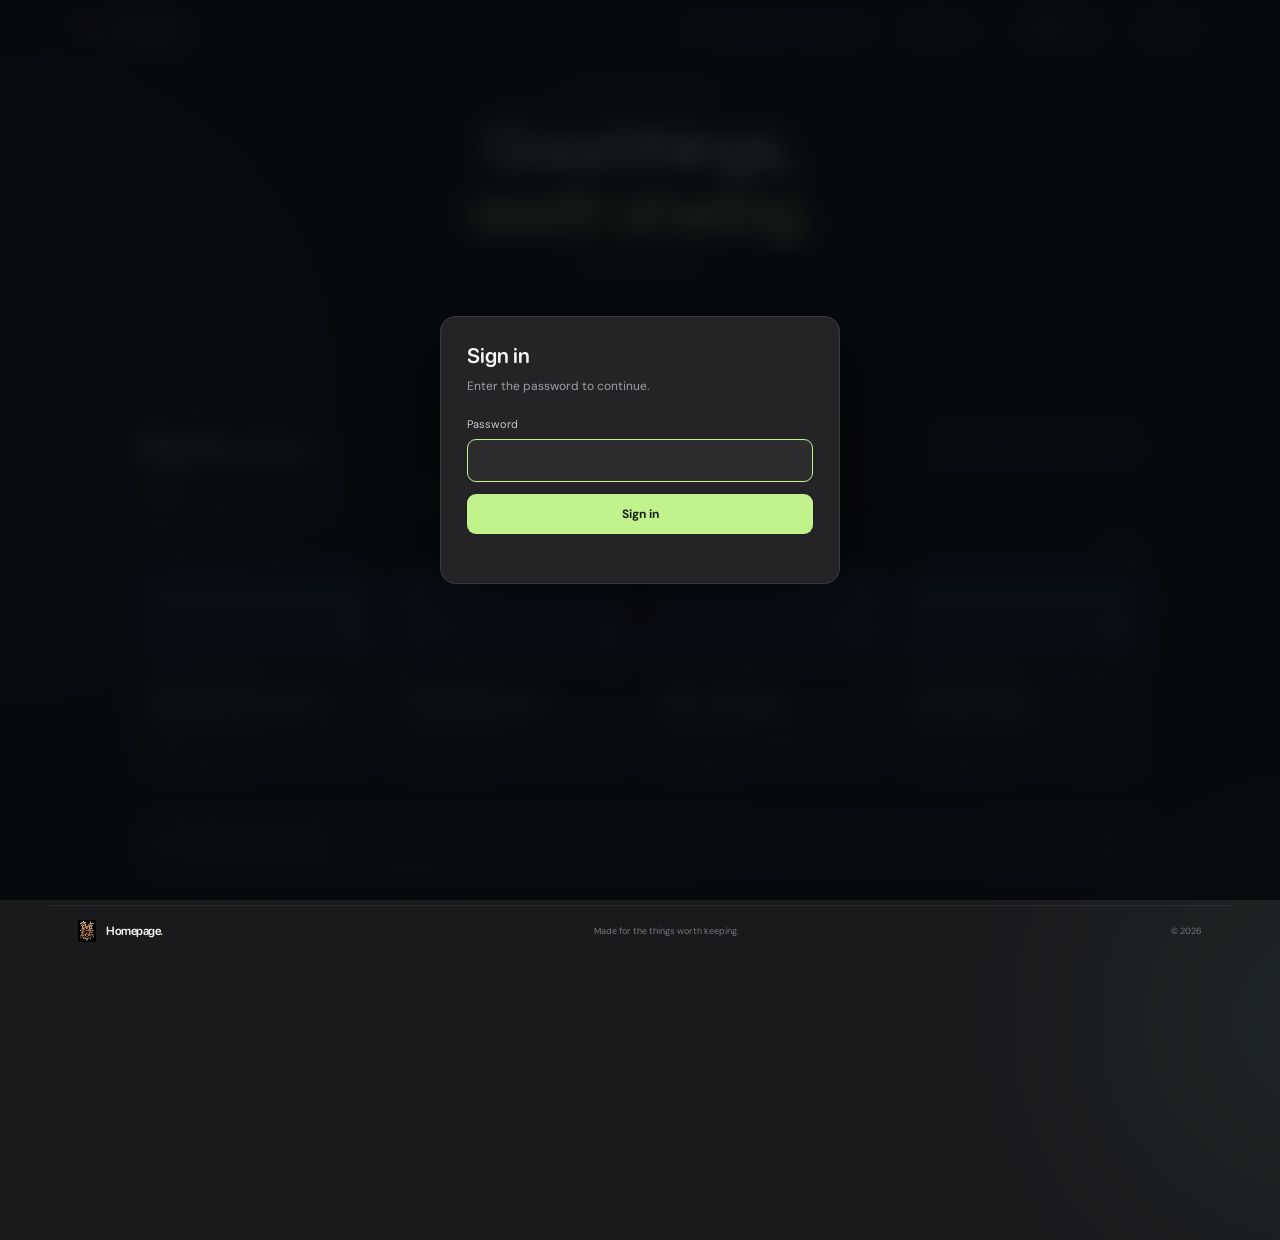
==== index.html @ afbb8dfd "updates to site changed all links to compact mode and added a theme switcher, and also added a tile " ====
<!doctype html>
<html lang="en" data-theme="dark" data-density="compact">
<head>
<meta charset="utf-8"><meta name="viewport" content="width=device-width, initial-scale=1">
<meta name="theme-color" id="theme-color" content="#1a1a1d">
<script>try{var t=localStorage.getItem("theme");if(/^(void|dark|white|blue)$/.test(t))document.documentElement.dataset.theme=t;var d=localStorage.getItem("density");if(d==="compact"||d==="comfy")document.documentElement.dataset.density=d}catch(e){}</script><meta name="description" content="A personal collection of useful places on the web.">
<title>Homepage</title>
<!-- Browser Tab Icon (Favicon) --><link rel="icon" type="image/png" href="favicon.png">
<link rel="preconnect" href="https://fonts.googleapis.com"><link rel="preconnect" href="https://fonts.gstatic.com" crossorigin>
<link href="https://fonts.googleapis.com/css2?family=DM+Sans:wght@400;500;600;700&family=Manrope:wght@400;500;600;700;800&family=Fira+Code:wght@400;500;700&display=swap" rel="stylesheet">
<link rel="stylesheet" href="styles.css">
<style>
  /* Mandatory sign-in panel */
  #auth-overlay {
    position: fixed; inset: 0; background: var(--overlay); z-index: 99999;
    display: flex; justify-content: center; align-items: center;
    padding: 20px; color: var(--ink); backdrop-filter: blur(12px);
  }
  #auth-overlay[hidden] { display: none; }
  .auth-box {
    width: min(400px, 100%); padding: 26px;
    background: var(--panel); border: 1px solid var(--line); border-radius: 16px;
    box-shadow: 0 24px 80px rgba(0, 0, 0, .45);
  }
  .auth-heading { display: flex; justify-content: space-between; align-items: center; }
  .auth-heading h2 { margin: 0; font: 600 21px var(--display); }
  .auth-copy { margin: 9px 0 20px; color: var(--muted); font-size: 12px; line-height: 1.6; }
  .auth-box label { display: block; margin-bottom: 8px; font-size: 11px; color: var(--ink-2); }
  .auth-box input {
    width: 100%; padding: 12px 13px; border: 1px solid var(--line); border-radius: 9px;
    color: var(--ink); background: rgba(var(--fx),.04); font: 13px var(--font); outline: none;
  }
  .auth-box input:focus { border-color: var(--accent); }
  .auth-submit {
    width: 100%; margin-top: 12px; padding: 12px; border: 0; border-radius: 9px;
    color: var(--on-accent); background: var(--accent); font: 700 12px var(--font); cursor: pointer;
  }
  .auth-trigger {
    padding: 9px 14px; border: 1px solid var(--line); border-radius: 999px;
    color: var(--ink); background: transparent; font: 500 12px var(--font); cursor: pointer;
  }
  .auth-trigger:hover { background: var(--glass); }
  #auth-error { color: var(--danger); font-size: 11px; margin: 10px 0 0; min-height: 1.2em; }
  @media (max-width: 740px) { .auth-trigger { padding: 8px 11px; } }
</style>
</head>
<body>

<div id="auth-overlay" hidden>
  <form class="auth-box" id="auth-form" aria-labelledby="auth-title">
    <div class="auth-heading"><h2 id="auth-title">Sign in</h2></div>
    <p class="auth-copy">Enter the password to continue.</p>
    <label for="password-input">Password</label>
    <input type="password" id="password-input" autocomplete="current-password" required>
    <button class="auth-submit" type="submit">Sign in</button>
    <p id="auth-error" role="status" aria-live="polite"></p>
  </form>
</div>

<div class="ambient ambient-one"></div><div class="ambient ambient-two"></div>
<header class="topbar"><a class="brand" href="#" aria-label="Homepage"><span class="brand-mark"><img src="favicon.png" alt=""></span><span>Homepage<span class="brand-dot">.</span></span></a><div class="top-right"><span class="online"><i></i> A little corner of the internet</span><a class="share-link" href="#collections">Explore <span>↗</span></a><div class="theme-picker"><button class="auth-trigger theme-btn" id="theme-btn" type="button" aria-haspopup="true" aria-expanded="false" aria-controls="theme-menu"><svg width="14" height="14" viewBox="0 0 16 16" aria-hidden="true"><circle cx="8" cy="8" r="6.5" fill="none" stroke="currentColor" stroke-width="1.5"/><path d="M8 1.5a6.5 6.5 0 0 1 0 13z" fill="currentColor"/></svg><span class="theme-label">Theme</span></button>
<div class="theme-menu" id="theme-menu" role="menu" aria-label="Choose a theme" hidden>
<button class="theme-opt" role="menuitemradio" data-t="void" aria-checked="false"><span class="swatch sw-void"></span>The Void<span class="check">✓</span></button>
<button class="theme-opt" role="menuitemradio" data-t="dark" aria-checked="true"><span class="swatch sw-dark"></span>Dark<span class="check">✓</span></button>
<button class="theme-opt" role="menuitemradio" data-t="white" aria-checked="false"><span class="swatch sw-white"></span>White<span class="check">✓</span></button>
<button class="theme-opt" role="menuitemradio" data-t="blue" aria-checked="false"><span class="swatch sw-blue"></span>Dark Blue<span class="check">✓</span></button>
</div></div><button class="auth-trigger" id="auth-open" type="button">Sign in</button></div></header>
<main>
<section class="hero"><div class="eyebrow"><span class="eyebrow-line"></span> A personal collection <span class="eyebrow-line"></span></div><h1>Good things,<br><span>worth sharing.</span></h1><p class="intro">A collection of games.</p><a class="scroll-cue" href="#collections"><span class="scroll-icon">↓</span> Take a look around</a>
<div class="stats"><div><strong id="link-count">00</strong><span>curated links</span></div><div class="stat-rule"></div><div><strong id="category-count">00</strong><span>collections</span></div></div></section>
<section class="collection-section" id="collections"><div class="section-heading"><div><div class="section-kicker">My collection</div><h2>Places to <span>explore</span></h2></div><div class="search-wrap"><span class="search-icon">⌕</span><input type="search" id="search" placeholder="Find something…" aria-label="Search links"><kbd>/</kbd></div></div>
<nav class="tabs" id="tabs" aria-label="Link categories"></nav><div class="filter-row"><div id="active-label">Everything in one place</div><div class="density" role="radiogroup" aria-label="Card density"><button type="button" role="radio" data-d="compact" aria-checked="true">Compact</button><button type="button" role="radio" data-d="comfy" aria-checked="false">Comfy</button></div><div class="filter-count" id="result-count"></div></div><div class="card-grid" id="card-grid"></div><div class="empty-state" id="empty-state" hidden><div class="empty-orb">⌕</div><h3>Nothing in this little corner</h3><p>Try another search or collection.</p></div></section>
<section class="note"><span class="note-spark">✳</span><div><strong>Always open to new finds.</strong><p>A growing list of websites, games, and directory sites.</p></div><a href="#collections" aria-label="Back to the collections">↑</a></section>
</main><footer><a class="brand footer-brand" href="#"><span class="brand-mark"><img src="favicon.png" alt=""></span><span>Homepage<span class="brand-dot">.</span></span></a><span>Made for the things worth keeping.</span><span class="footer-year"></span></footer>

<script>
  const overlay = document.querySelector("#auth-overlay");
  const passInput = document.querySelector("#password-input");
  const authError = document.querySelector("#auth-error");
  const authForm = document.querySelector("#auth-form");

  // Check if the user already logged in during this browser session
  if (sessionStorage.getItem("authenticated") === "true") {
    overlay.hidden = true;
  } else {
    overlay.hidden = false;
    passInput.focus();
  }

  // Allow the top-right "Sign in" button to re-trigger the lock screen if needed
  document.querySelector("#auth-open").addEventListener("click", () => {
    overlay.hidden = false;
    passInput.focus();
  });

  authForm.addEventListener("submit", (event) => {
    event.preventDefault();
    if (passInput.value.trim() === "kijnreyyca") {
      authError.style.color = "var(--accent)";
      authError.textContent = "Signed in.";
      
      // Save authentication state for the current session
      sessionStorage.setItem("authenticated", "true");

      window.setTimeout(() => { overlay.hidden = true; }, 300);
    } else {
      authError.style.color = "var(--danger)";
      authError.textContent = "That password didn’t match. Please try again.";
      passInput.select();
    }
  });
</script>


<script>
  // Theme switcher (choice is remembered in this browser)
  (function () {
    var COLORS = { void: "#000000", dark: "#1a1a1d", white: "#eceef1", blue: "#0a1628" };
    var root = document.documentElement;
    var btn = document.querySelector("#theme-btn");
    var menu = document.querySelector("#theme-menu");
    var meta = document.querySelector("#theme-color");
    var opts = menu.querySelectorAll(".theme-opt");

    function apply(name, save) {
      if (!COLORS[name]) name = "dark";
      root.dataset.theme = name;
      meta.setAttribute("content", COLORS[name]);
      opts.forEach(function (o) { o.setAttribute("aria-checked", String(o.dataset.t === name)); });
      if (save) { try { localStorage.setItem("theme", name); } catch (e) {} }
    }
    function toggle(open) {
      menu.hidden = !open;
      btn.setAttribute("aria-expanded", String(open));
    }

    apply(root.dataset.theme, false);
    btn.addEventListener("click", function (e) { e.stopPropagation(); toggle(menu.hidden); });
    opts.forEach(function (o) {
      o.addEventListener("click", function () { apply(o.dataset.t, true); toggle(false); });
    });
    document.addEventListener("click", function (e) { if (!menu.hidden && !menu.contains(e.target)) toggle(false); });
    document.addEventListener("keydown", function (e) { if (e.key === "Escape" && !menu.hidden) { toggle(false); btn.focus(); } });
  })();
</script>

<script>
  // Density switcher: compact (4 per row) or comfy (3 per row); remembered in this browser
  (function () {
    var root = document.documentElement;
    var btns = document.querySelectorAll(".density button");
    function apply(mode, save) {
      if (mode !== "comfy") mode = "compact";
      root.dataset.density = mode;
      btns.forEach(function (b) { b.setAttribute("aria-checked", String(b.dataset.d === mode)); });
      if (save) { try { localStorage.setItem("density", mode); } catch (e) {} }
    }
    apply(root.dataset.density, false);
    btns.forEach(function (b) { b.addEventListener("click", function () { apply(b.dataset.d, true); }); });
  })();
</script>
<script src="links.js"></script><script src="app.js"></script>
</body></html>
---- styles.css ----
@font-face {
  font-family: 'SF Pro Rounded';
  src: url('SF-Pro-Rounded-Semibold.otf') format('opentype');
  font-weight: 600;
  font-style: normal;
  font-display: swap;
}

/* Edit links.js to replace the sample URLs and descriptions. */
:root{
  color-scheme:dark;
  --fx:255,255,255;            /* overlay channel: white on dark themes, black on light */
  --ac:194,242,139;            /* accent channels */
  --bg:#1a1a1d;--panel:#242427;--overlay:rgba(5,8,12,.88);
  --ink:#f5f5f5;--ink-2:#c9c9ce;--muted:#a0a0a8;--faint:#76767e;
  --accent:#c2f28b;--on-accent:#172015;--danger:#ff8888;
  --card:linear-gradient(145deg,rgba(var(--fx),.075),rgba(var(--fx),.023));
  --card-hover:linear-gradient(145deg,rgba(var(--fx),.095),rgba(var(--fx),.035));
  --ambient:.10;
  --line:rgba(var(--fx),.10);--glass:rgba(var(--fx),.045);
  --font:'DM Sans',sans-serif;--display:'SF Pro Rounded',sans-serif}*{box-sizing:border-box}html{scroll-behavior:smooth}body{margin:0;background:var(--bg);color:var(--ink);font-family:var(--font);min-height:100vh;overflow-x:hidden}a{color:inherit;text-decoration:none}.ambient{position:absolute;pointer-events:none;filter:blur(110px);opacity:var(--ambient,.17);border-radius:50%;z-index:-1}.ambient-one{width:500px;height:500px;background:#4152ad;top:130px;left:-240px}.ambient-two{width:440px;height:440px;background:#468e79;top:800px;right:-260px}.topbar{height:56px;max-width:1180px;padding:0 28px;margin:auto;display:flex;align-items:center;justify-content:space-between;border-bottom:1px solid rgba(var(--fx),.07)}.brand{display:flex;align-items:center;gap:10px;font:700 15px var(--display);letter-spacing:-.5px}.brand-mark{display:flex;align-items:center}.brand-mark img{display:block;height:26px;width:auto;image-rendering:pixelated}.brand-dot{color:var(--accent)}.top-right{display:flex;align-items:center;gap:28px;color:var(--ink-2);font-size:12px}.online{display:flex;align-items:center;gap:8px;color:var(--muted)}.online i{width:6px;height:6px;background:var(--accent);border-radius:50%;box-shadow:0 0 12px var(--accent)}.share-link{padding:9px 14px;border:1px solid var(--line);border-radius:999px;transition:.2s}.share-link:hover{background:var(--glass);border-color:rgba(var(--fx),.25)}.share-link span{color:var(--accent);margin-left:8px}.hero{text-align:center;padding:34px 20px 22px;position:relative}.eyebrow,.section-kicker{font-size:9px;letter-spacing:2.3px;font-weight:700;color:var(--ink-2)}.eyebrow{display:flex;justify-content:center;align-items:center;gap:14px}.eyebrow-line{height:1px;width:29px;background:var(--faint)}.hero h1{font:500 clamp(40px,6vw,62px)/1.02 var(--display);letter-spacing:-3.5px;margin:14px 0 10px}.hero h1 span{color:var(--accent)}.intro{max-width:420px;margin:0 auto;color:var(--ink-2);font-size:14px;line-height:1.6}.scroll-cue{display:inline-flex;align-items:center;gap:10px;margin-top:14px;font-size:11px;color:var(--ink-2)}.scroll-icon{width:25px;height:25px;border:1px solid rgba(var(--fx),.19);border-radius:50%;display:grid;place-items:center;color:var(--accent)}.stats{display:flex;align-items:center;justify-content:center;gap:27px;margin-top:22px}.stats div:not(.stat-rule){display:flex;flex-direction:column;gap:4px}.stats strong{font:600 20px var(--display)}.stats span{font-size:10px;color:var(--muted)}.stat-rule{height:28px;width:1px;background:var(--line)}.collection-section{max-width:1060px;margin:auto;padding:18px 28px 36px;scroll-margin-top:25px}.section-heading{display:flex;justify-content:space-between;align-items:end;margin-bottom:12px}.section-kicker{font-size:8px;letter-spacing:2px;color:var(--muted)}.section-heading h2{font:600 27px var(--display);letter-spacing:-1.2px;margin:5px 0 0}.section-heading h2 span{color:var(--muted)}.search-wrap{display:flex;align-items:center;gap:9px;width:215px;padding:10px 12px;border:1px solid var(--line);border-radius:10px;background:rgba(var(--fx),.025);color:var(--muted)}.search-icon{font-size:21px;line-height:12px;transform:rotate(-20deg)}.search-wrap input{background:transparent;color:var(--ink);border:0;outline:0;min-width:0;width:100%;font:11px var(--font)}.search-wrap input::placeholder{color:var(--faint)}.search-wrap kbd{font:10px var(--font);color:var(--faint);border:1px solid var(--line);border-radius:4px;padding:2px 5px}.tabs{display:flex;gap:7px;overflow-x:auto;padding:0 0 10px;border-bottom:1px solid var(--line);scrollbar-width:none}.tabs::-webkit-scrollbar{display:none}.tab{white-space:nowrap;border:1px solid transparent;background:transparent;color:var(--muted);border-radius:7px;padding:9px 13px;font:500 11px var(--font);cursor:pointer;transition:.2s}.tab:hover{color:var(--ink);background:rgba(var(--fx),.03)}.tab.active{background:rgba(var(--ac),.11);border-color:rgba(var(--ac),.18);color:var(--accent)}.tab-count{margin-left:7px;font-size:9px;opacity:.65}.filter-row{display:flex;justify-content:space-between;align-items:center;padding:12px 1px 10px;font-size:8px;letter-spacing:1.5px;color:var(--faint)}.filter-count{letter-spacing:0;font-size:10px}.card-grid{display:grid;grid-template-columns:repeat(auto-fill,minmax(230px,1fr));gap:12px}.card{position:relative;overflow:hidden;min-height:0;border:1px solid rgba(var(--fx),.105);border-radius:13px;background:var(--card);backdrop-filter:blur(18px);-webkit-backdrop-filter:blur(18px);transition:transform .25s,border-color .25s,background .25s;display:flex;flex-direction:column}.card:hover{transform:translateY(-4px);border-color:rgba(var(--ac),.36);background:var(--card-hover)}.card-art{height:84px;padding:12px 14px;position:relative;overflow:hidden;display:flex;align-items:flex-end;background:var(--art,#273441)}.card-art:before,.card-art:after{content:'';position:absolute;border-radius:50%;filter:blur(1px)}.card-art:before{width:155px;height:155px;right:-22px;top:-68px;background:var(--glow,rgba(255,255,255,.19));box-shadow:0 0 55px var(--glow,rgba(255,255,255,.16))}.card-art:after{width:95px;height:95px;right:66px;top:46px;border:1px solid rgba(255,255,255,.23);box-shadow:0 0 0 14px rgba(255,255,255,.035),0 0 0 29px rgba(255,255,255,.025)}.art-index{font:600 10px var(--display);letter-spacing:1.4px;color:#ffffffb8;position:relative;z-index:1}.art-glyph{position:absolute;z-index:1;right:16px;bottom:6px;font:500 26px var(--display);color:#ffffffc4}.card-content{padding:12px 14px 12px;display:flex;flex-direction:column;flex:1}.card-top{display:flex;justify-content:space-between;align-items:center;margin-bottom:5px}.domain{font-size:9px;color:var(--muted);letter-spacing:.3px}.external{font-size:14px;color:var(--muted);transition:.2s}.card:hover .external{color:var(--accent);transform:translate(2px,-2px)}.card h3{font:600 15px var(--display);letter-spacing:-.35px;margin:0 0 5px}.card p{font-size:10.5px;line-height:1.6;color:var(--muted);margin:0 0 10px}.tags{display:flex;gap:6px;flex-wrap:wrap;margin-top:auto}.tag{font-size:8px;letter-spacing:.2px;color:var(--ink-2);border:1px solid rgba(var(--fx),.10);border-radius:4px;padding:4px 7px}.empty-state{text-align:center;padding:30px 15px}.empty-orb{width:46px;height:46px;margin:0 auto 14px;border-radius:50%;display:grid;place-items:center;background:rgba(var(--fx),.05);color:var(--accent);font-size:26px}.empty-state h3{font:600 17px var(--display);margin:0 0 7px}.empty-state p{font-size:12px;color:var(--muted)}.note{max-width:1004px;margin:0 auto 28px;padding:12px 16px;border:1px solid rgba(var(--fx),.09);border-radius:11px;background:linear-gradient(110deg,rgba(var(--ac),.07),rgba(var(--fx),.025));display:flex;align-items:center;gap:15px}.note-spark{color:var(--accent);font-size:19px}.note strong{font:600 12px var(--display)}.note p{margin:5px 0 0;font-size:10px;color:var(--muted)}.note>a{margin-left:auto;border:1px solid var(--line);border-radius:50%;width:28px;height:28px;display:grid;place-items:center;color:var(--accent)}footer{max-width:1180px;margin:auto;border-top:1px solid rgba(var(--fx),.07);padding:14px 28px 18px;display:flex;align-items:center;justify-content:space-between;color:var(--faint);font-size:9px}.footer-brand{color:var(--ink);font-size:12px}.footer-brand .brand-mark img{height:22px}
@media(max-width:740px){.topbar{height:52px;padding:0 19px}.online{display:none}.top-right{gap:0}.hero{padding:26px 18px 18px}.hero h1{letter-spacing:-2.4px}.collection-section{padding:16px 19px 32px}.card-grid{grid-template-columns:repeat(2,minmax(0,1fr));gap:11px}.card{min-height:0}.card-art{height:84px}.section-heading h2{font-size:27px}.search-wrap{width:175px}.note{margin:0 19px 22px}footer{padding:14px 19px;gap:8px}footer>span:nth-child(2){display:none}}
@media(max-width:480px){.hero h1{font-size:42px}.intro{font-size:13px}.section-heading{align-items:start;gap:14px;flex-direction:column}.search-wrap{width:100%}.card-grid{grid-template-columns:1fr 1fr;gap:9px}.card{min-height:0}.card-art{height:76px;padding:11px}.card-content{padding:12px}.card h3{font-size:13px}.card p{font-size:10px}.tags{gap:4px}.tag{font-size:7px;padding:4px 5px}.art-glyph{right:14px;font-size:27px}.tabs{margin-right:-19px;padding-right:19px}}
.card-art.has-image:before{background:linear-gradient(0deg,rgba(12,16,24,.28),transparent 70%);box-shadow:none;inset:0;border-radius:0;width:auto;height:auto;filter:none;z-index:1}.card-art.has-image:after{display:none}.card-image{position:absolute;inset:0;width:100%;height:100%;object-fit:cover;z-index:0}.card-art.has-image .art-index,.card-art.has-image .art-glyph{z-index:2;text-shadow:0 1px 8px rgba(0,0,0,.55)}


/* ===================== THEMES ===================== */
[data-theme="dark"]{color-scheme:dark}

/* 1. The Void: transparent fills, true black canvas, white text */
[data-theme="void"]{
  color-scheme:dark;--fx:255,255,255;--ac:255,255,255;
  --bg:#000;--panel:#000;--overlay:rgba(0,0,0,.94);
  --ink:#fff;--ink-2:#fff;--muted:#b8b8b8;--faint:#808080;
  --accent:#fff;--on-accent:#000;--danger:#ff8888;
  --card:#00000000;--card-hover:#00000000;--glass:#00000000;--ambient:0;
  --line:rgba(255,255,255,.14)}
[data-theme="void"] .ambient{display:none}
[data-theme="void"] .card{backdrop-filter:none;-webkit-backdrop-filter:none}
[data-theme="void"] .card-art:not(.has-image){background:#00000000;height:48px}
[data-theme="void"] .card-art:not(.has-image):before,[data-theme="void"] .card-art:not(.has-image):after{display:none}
[data-theme="void"] .search-wrap,[data-theme="void"] .note,[data-theme="void"] .tab.active,[data-theme="void"] .tab:hover,[data-theme="void"] .empty-orb{background:#00000000}
[data-theme="void"] .tab.active{border-color:rgba(255,255,255,.35)}
[data-theme="void"] .auth-box input{background:#00000000}

/* 3. White: light grey with black text */
[data-theme="white"]{
  color-scheme:light;--fx:0,0,0;--ac:47,122,20;
  --bg:#eceef1;--panel:#fff;--overlay:rgba(236,238,241,.88);
  --ink:#14161a;--ink-2:#373c46;--muted:#5b6270;--faint:#7b8290;
  --accent:#2f7a14;--on-accent:#fff;--danger:#c62828;
  --card:linear-gradient(145deg,#fff,#f6f7f9);--card-hover:linear-gradient(145deg,#fff,#fff);
  --ambient:.10}
[data-theme="white"] .card{box-shadow:0 1px 3px rgba(0,0,0,.06)}
[data-theme="white"] .card:hover{box-shadow:0 8px 24px rgba(0,0,0,.10)}
[data-theme="white"] .auth-box{box-shadow:0 24px 80px rgba(0,0,0,.18)}

/* 4. Dark Blue */
[data-theme="blue"]{
  color-scheme:dark;--fx:140,185,255;--ac:108,182,255;
  --bg:#0a1628;--panel:#0f2140;--overlay:rgba(4,10,20,.88);
  --ink:#f2f6ff;--ink-2:#c4d1ec;--muted:#8fa4c8;--faint:#5f7399;
  --accent:#6cb6ff;--on-accent:#04182e;--danger:#ff8888;
  --card:linear-gradient(145deg,rgba(120,170,255,.10),rgba(120,170,255,.035));
  --card-hover:linear-gradient(145deg,rgba(120,170,255,.14),rgba(120,170,255,.05));
  --ambient:.22}

/* Theme picker */
.theme-picker{position:relative}
.theme-btn{display:inline-flex;align-items:center;gap:7px}
.theme-menu{position:absolute;right:0;top:calc(100% + 8px);min-width:176px;padding:6px;display:flex;flex-direction:column;gap:2px;background:var(--panel);border:1px solid var(--line);border-radius:12px;box-shadow:0 14px 40px rgba(0,0,0,.35);z-index:50}
.theme-menu[hidden]{display:none}
.theme-opt{display:flex;align-items:center;gap:10px;width:100%;padding:8px 10px;border:0;border-radius:8px;background:transparent;color:var(--ink);font:500 12px var(--font);text-align:left;cursor:pointer}
.theme-opt:hover{background:rgba(var(--fx),.07)}
.theme-opt[aria-checked="true"]{background:rgba(var(--ac),.12)}
.theme-opt .swatch{flex:none;width:16px;height:16px;border-radius:50%;border:1px solid rgba(128,128,128,.55)}
.theme-opt .check{margin-left:auto;color:var(--accent);opacity:0}
.theme-opt[aria-checked="true"] .check{opacity:1}
.sw-void{background:#000}.sw-dark{background:#1a1a1d}.sw-white{background:#eceef1}.sw-blue{background:#0a1628}
@media(max-width:740px){.top-right{gap:8px}.theme-label{display:none}.theme-btn{padding:8px 11px}}
@media(max-width:420px){.share-link{display:none}}


/* ===================== DENSITY ===================== */
/* Compact (default) is the base styling above. Comfy restores the original roomy layout, 3 cards per row. */
.density{display:inline-flex;gap:2px;padding:2px;border:1px solid var(--line);border-radius:8px;letter-spacing:0}
.density button{border:0;border-radius:6px;background:transparent;color:var(--muted);font:500 10px var(--font);padding:5px 10px;cursor:pointer}
.density button:hover{color:var(--ink)}
.density button[aria-checked="true"]{background:rgba(var(--ac),.12);color:var(--accent)}
[data-theme="void"] .density button[aria-checked="true"]{background:#00000000;box-shadow:inset 0 0 0 1px rgba(255,255,255,.35)}

html[data-density="comfy"] .topbar{height:76px}
html[data-density="comfy"] .hero{padding:90px 20px 70px}
html[data-density="comfy"] .hero h1{font-size:clamp(52px,8vw,87px);letter-spacing:-6px;margin:27px 0 19px}
html[data-density="comfy"] .intro{line-height:1.8}
html[data-density="comfy"] .scroll-cue{margin-top:31px}
html[data-density="comfy"] .stats{margin-top:55px}
html[data-density="comfy"] .collection-section{padding:38px 28px 100px}
html[data-density="comfy"] .section-heading{margin-bottom:28px}
html[data-density="comfy"] .section-heading h2{font-size:31px;letter-spacing:-1.4px;margin:8px 0 0}
html[data-density="comfy"] .tabs{padding-bottom:16px}
html[data-density="comfy"] .filter-row{padding:21px 1px 14px}
html[data-density="comfy"] .card-grid{grid-template-columns:repeat(3,minmax(0,1fr));gap:15px}
html[data-density="comfy"] .card{min-height:255px}
html[data-density="comfy"] .card-art{height:124px;padding:17px 18px}
html[data-density="comfy"] .art-glyph{right:20px;bottom:9px;font-size:33px}
html[data-density="comfy"] .card-content{padding:16px 17px 15px}
html[data-density="comfy"] .card-top{margin-bottom:8px}
html[data-density="comfy"] .card h3{margin:0 0 7px}
html[data-density="comfy"] .card p{margin:0 0 16px}
html[data-density="comfy"] .empty-state{padding:60px 15px}
html[data-density="comfy"] .note{margin:0 auto 58px;padding:19px 21px}
html[data-density="comfy"] footer{padding:22px 28px 28px}
html[data-density="comfy"][data-theme="void"] .card-art:not(.has-image){height:80px}

@media(max-width:740px){
html[data-density="comfy"] .topbar{height:65px}
html[data-density="comfy"] .hero{padding:75px 18px 55px}
html[data-density="comfy"] .hero h1{letter-spacing:-3.6px}
html[data-density="comfy"] .collection-section{padding:32px 19px 70px}
html[data-density="comfy"] .section-heading h2{font-size:27px}
html[data-density="comfy"] .card-grid{grid-template-columns:repeat(2,minmax(0,1fr));gap:11px}
html[data-density="comfy"] .card{min-height:260px}
html[data-density="comfy"] .card-art{height:112px}
html[data-density="comfy"] .note{margin:0 19px 42px}
html[data-density="comfy"] footer{padding:20px 19px}
}
@media(max-width:480px){
html[data-density="comfy"] .hero h1{font-size:56px}
html[data-density="comfy"] .card-grid{gap:9px}
html[data-density="comfy"] .card{min-height:252px}
html[data-density="comfy"] .card-art{height:100px;padding:13px}
html[data-density="comfy"] .card-content{padding:12px}
html[data-density="comfy"] .art-glyph{right:14px;font-size:27px}
}
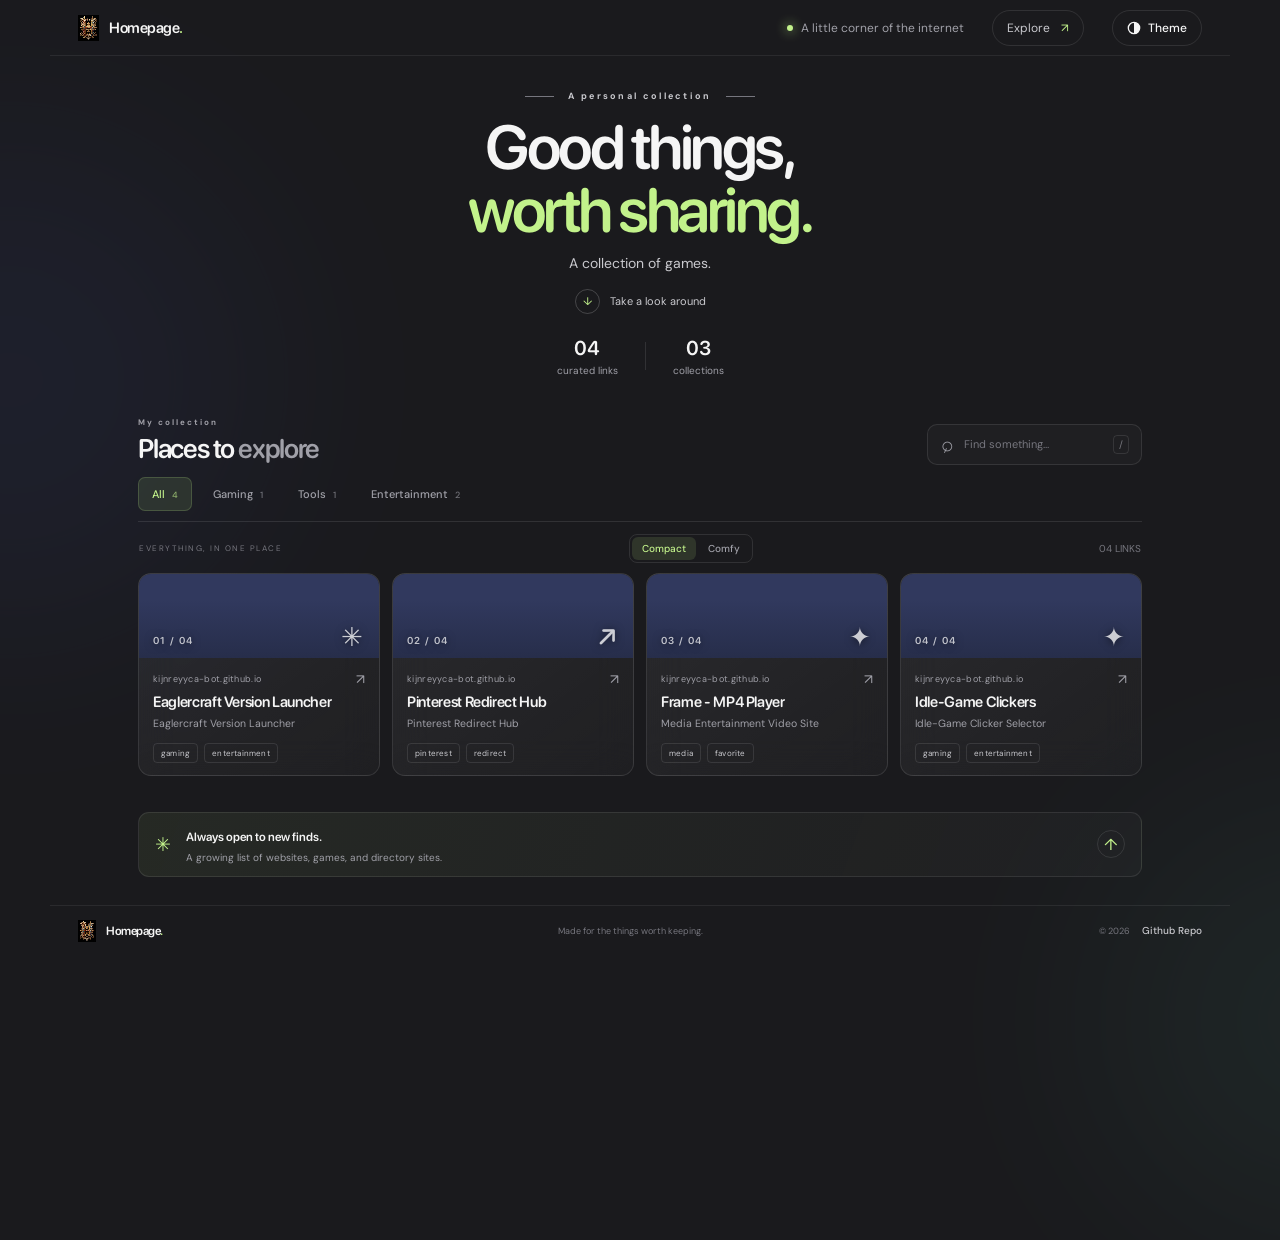
==== commit 348e9d04: "Remove sign-in gate and add Github Repo footer link" ====
--- a/index.html
+++ b/index.html
@@ -9,108 +9,24 @@
 <link rel="preconnect" href="https://fonts.googleapis.com"><link rel="preconnect" href="https://fonts.gstatic.com" crossorigin>
 <link href="https://fonts.googleapis.com/css2?family=DM+Sans:wght@400;500;600;700&family=Manrope:wght@400;500;600;700;800&family=Fira+Code:wght@400;500;700&display=swap" rel="stylesheet">
 <link rel="stylesheet" href="styles.css">
-<style>
-  /* Mandatory sign-in panel */
-  #auth-overlay {
-    position: fixed; inset: 0; background: var(--overlay); z-index: 99999;
-    display: flex; justify-content: center; align-items: center;
-    padding: 20px; color: var(--ink); backdrop-filter: blur(12px);
-  }
-  #auth-overlay[hidden] { display: none; }
-  .auth-box {
-    width: min(400px, 100%); padding: 26px;
-    background: var(--panel); border: 1px solid var(--line); border-radius: 16px;
-    box-shadow: 0 24px 80px rgba(0, 0, 0, .45);
-  }
-  .auth-heading { display: flex; justify-content: space-between; align-items: center; }
-  .auth-heading h2 { margin: 0; font: 600 21px var(--display); }
-  .auth-copy { margin: 9px 0 20px; color: var(--muted); font-size: 12px; line-height: 1.6; }
-  .auth-box label { display: block; margin-bottom: 8px; font-size: 11px; color: var(--ink-2); }
-  .auth-box input {
-    width: 100%; padding: 12px 13px; border: 1px solid var(--line); border-radius: 9px;
-    color: var(--ink); background: rgba(var(--fx),.04); font: 13px var(--font); outline: none;
-  }
-  .auth-box input:focus { border-color: var(--accent); }
-  .auth-submit {
-    width: 100%; margin-top: 12px; padding: 12px; border: 0; border-radius: 9px;
-    color: var(--on-accent); background: var(--accent); font: 700 12px var(--font); cursor: pointer;
-  }
-  .auth-trigger {
-    padding: 9px 14px; border: 1px solid var(--line); border-radius: 999px;
-    color: var(--ink); background: transparent; font: 500 12px var(--font); cursor: pointer;
-  }
-  .auth-trigger:hover { background: var(--glass); }
-  #auth-error { color: var(--danger); font-size: 11px; margin: 10px 0 0; min-height: 1.2em; }
-  @media (max-width: 740px) { .auth-trigger { padding: 8px 11px; } }
-</style>
 </head>
 <body>
 
-<div id="auth-overlay" hidden>
-  <form class="auth-box" id="auth-form" aria-labelledby="auth-title">
-    <div class="auth-heading"><h2 id="auth-title">Sign in</h2></div>
-    <p class="auth-copy">Enter the password to continue.</p>
-    <label for="password-input">Password</label>
-    <input type="password" id="password-input" autocomplete="current-password" required>
-    <button class="auth-submit" type="submit">Sign in</button>
-    <p id="auth-error" role="status" aria-live="polite"></p>
-  </form>
-</div>
-
 <div class="ambient ambient-one"></div><div class="ambient ambient-two"></div>
-<header class="topbar"><a class="brand" href="#" aria-label="Homepage"><span class="brand-mark"><img src="favicon.png" alt=""></span><span>Homepage<span class="brand-dot">.</span></span></a><div class="top-right"><span class="online"><i></i> A little corner of the internet</span><a class="share-link" href="#collections">Explore <span>↗</span></a><div class="theme-picker"><button class="auth-trigger theme-btn" id="theme-btn" type="button" aria-haspopup="true" aria-expanded="false" aria-controls="theme-menu"><svg width="14" height="14" viewBox="0 0 16 16" aria-hidden="true"><circle cx="8" cy="8" r="6.5" fill="none" stroke="currentColor" stroke-width="1.5"/><path d="M8 1.5a6.5 6.5 0 0 1 0 13z" fill="currentColor"/></svg><span class="theme-label">Theme</span></button>
+<header class="topbar"><a class="brand" href="#" aria-label="Homepage"><span class="brand-mark"><img src="favicon.png" alt=""></span><span>Homepage<span class="brand-dot">.</span></span></a><div class="top-right"><span class="online"><i></i> A little corner of the internet</span><a class="share-link" href="#collections">Explore <span>↗</span></a><div class="theme-picker"><button class="theme-btn" id="theme-btn" type="button" aria-haspopup="true" aria-expanded="false" aria-controls="theme-menu"><svg width="14" height="14" viewBox="0 0 16 16" aria-hidden="true"><circle cx="8" cy="8" r="6.5" fill="none" stroke="currentColor" stroke-width="1.5"/><path d="M8 1.5a6.5 6.5 0 0 1 0 13z" fill="currentColor"/></svg><span class="theme-label">Theme</span></button>
 <div class="theme-menu" id="theme-menu" role="menu" aria-label="Choose a theme" hidden>
 <button class="theme-opt" role="menuitemradio" data-t="void" aria-checked="false"><span class="swatch sw-void"></span>The Void<span class="check">✓</span></button>
 <button class="theme-opt" role="menuitemradio" data-t="dark" aria-checked="true"><span class="swatch sw-dark"></span>Dark<span class="check">✓</span></button>
 <button class="theme-opt" role="menuitemradio" data-t="white" aria-checked="false"><span class="swatch sw-white"></span>White<span class="check">✓</span></button>
 <button class="theme-opt" role="menuitemradio" data-t="blue" aria-checked="false"><span class="swatch sw-blue"></span>Dark Blue<span class="check">✓</span></button>
-</div></div><button class="auth-trigger" id="auth-open" type="button">Sign in</button></div></header>
+</div></div></div></header>
 <main>
 <section class="hero"><div class="eyebrow"><span class="eyebrow-line"></span> A personal collection <span class="eyebrow-line"></span></div><h1>Good things,<br><span>worth sharing.</span></h1><p class="intro">A collection of games.</p><a class="scroll-cue" href="#collections"><span class="scroll-icon">↓</span> Take a look around</a>
 <div class="stats"><div><strong id="link-count">00</strong><span>curated links</span></div><div class="stat-rule"></div><div><strong id="category-count">00</strong><span>collections</span></div></div></section>
 <section class="collection-section" id="collections"><div class="section-heading"><div><div class="section-kicker">My collection</div><h2>Places to <span>explore</span></h2></div><div class="search-wrap"><span class="search-icon">⌕</span><input type="search" id="search" placeholder="Find something…" aria-label="Search links"><kbd>/</kbd></div></div>
 <nav class="tabs" id="tabs" aria-label="Link categories"></nav><div class="filter-row"><div id="active-label">Everything in one place</div><div class="density" role="radiogroup" aria-label="Card density"><button type="button" role="radio" data-d="compact" aria-checked="true">Compact</button><button type="button" role="radio" data-d="comfy" aria-checked="false">Comfy</button></div><div class="filter-count" id="result-count"></div></div><div class="card-grid" id="card-grid"></div><div class="empty-state" id="empty-state" hidden><div class="empty-orb">⌕</div><h3>Nothing in this little corner</h3><p>Try another search or collection.</p></div></section>
 <section class="note"><span class="note-spark">✳</span><div><strong>Always open to new finds.</strong><p>A growing list of websites, games, and directory sites.</p></div><a href="#collections" aria-label="Back to the collections">↑</a></section>
-</main><footer><a class="brand footer-brand" href="#"><span class="brand-mark"><img src="favicon.png" alt=""></span><span>Homepage<span class="brand-dot">.</span></span></a><span>Made for the things worth keeping.</span><span class="footer-year"></span></footer>
-
-<script>
-  const overlay = document.querySelector("#auth-overlay");
-  const passInput = document.querySelector("#password-input");
-  const authError = document.querySelector("#auth-error");
-  const authForm = document.querySelector("#auth-form");
-
-  // Check if the user already logged in during this browser session
-  if (sessionStorage.getItem("authenticated") === "true") {
-    overlay.hidden = true;
-  } else {
-    overlay.hidden = false;
-    passInput.focus();
-  }
-
-  // Allow the top-right "Sign in" button to re-trigger the lock screen if needed
-  document.querySelector("#auth-open").addEventListener("click", () => {
-    overlay.hidden = false;
-    passInput.focus();
-  });
-
-  authForm.addEventListener("submit", (event) => {
-    event.preventDefault();
-    if (passInput.value.trim() === "kijnreyyca") {
-      authError.style.color = "var(--accent)";
-      authError.textContent = "Signed in.";
-      
-      // Save authentication state for the current session
-      sessionStorage.setItem("authenticated", "true");
-
-      window.setTimeout(() => { overlay.hidden = true; }, 300);
-    } else {
-      authError.style.color = "var(--danger)";
-      authError.textContent = "That password didn’t match. Please try again.";
-      passInput.select();
-    }
-  });
-</script>
-
+</main><footer><a class="brand footer-brand" href="#"><span class="brand-mark"><img src="favicon.png" alt=""></span><span>Homepage<span class="brand-dot">.</span></span></a><span>Made for the things worth keeping.</span><div class="footer-meta"><span class="footer-year"></span><a class="footer-repo" href="https://github.com/kijnreyyca-bot/homepage" target="_blank" rel="noopener">Github Repo</a></div></footer>
 
 <script>
   // Theme switcher (choice is remembered in this browser)
@@ -135,6 +51,10 @@
     }
 
     apply(root.dataset.theme, false);
+    // Live-sync when another tab or site on this origin changes the theme.
+    window.addEventListener('storage', function (event) {
+      if (event.key === 'theme') apply(event.newValue, false);
+    });
     btn.addEventListener("click", function (e) { e.stopPropagation(); toggle(menu.hidden); });
     opts.forEach(function (o) {
       o.addEventListener("click", function () { apply(o.dataset.t, true); toggle(false); });
--- a/styles.css
+++ b/styles.css
@@ -41,7 +41,6 @@
 [data-theme="void"] .card-art:not(.has-image):before,[data-theme="void"] .card-art:not(.has-image):after{display:none}
 [data-theme="void"] .search-wrap,[data-theme="void"] .note,[data-theme="void"] .tab.active,[data-theme="void"] .tab:hover,[data-theme="void"] .empty-orb{background:#00000000}
 [data-theme="void"] .tab.active{border-color:rgba(255,255,255,.35)}
-[data-theme="void"] .auth-box input{background:#00000000}
 
 /* 3. White: light grey with black text */
 [data-theme="white"]{
@@ -53,7 +52,6 @@
   --ambient:.10}
 [data-theme="white"] .card{box-shadow:0 1px 3px rgba(0,0,0,.06)}
 [data-theme="white"] .card:hover{box-shadow:0 8px 24px rgba(0,0,0,.10)}
-[data-theme="white"] .auth-box{box-shadow:0 24px 80px rgba(0,0,0,.18)}
 
 /* 4. Dark Blue */
 [data-theme="blue"]{
@@ -67,7 +65,8 @@
 
 /* Theme picker */
 .theme-picker{position:relative}
-.theme-btn{display:inline-flex;align-items:center;gap:7px}
+.theme-btn{display:inline-flex;align-items:center;gap:7px;padding:9px 14px;border:1px solid var(--line);border-radius:999px;color:var(--ink);background:transparent;font:500 12px var(--font);cursor:pointer;transition:background .2s,border-color .2s}
+.theme-btn:hover{background:var(--glass);border-color:rgba(var(--fx),.25)}
 .theme-menu{position:absolute;right:0;top:calc(100% + 8px);min-width:176px;padding:6px;display:flex;flex-direction:column;gap:2px;background:var(--panel);border:1px solid var(--line);border-radius:12px;box-shadow:0 14px 40px rgba(0,0,0,.35);z-index:50}
 .theme-menu[hidden]{display:none}
 .theme-opt{display:flex;align-items:center;gap:10px;width:100%;padding:8px 10px;border:0;border-radius:8px;background:transparent;color:var(--ink);font:500 12px var(--font);text-align:left;cursor:pointer}
@@ -133,3 +132,9 @@
 html[data-density="comfy"] .card-content{padding:12px}
 html[data-density="comfy"] .art-glyph{right:14px;font-size:27px}
 }
+
+/* ===================== FOOTER LINKS ===================== */
+.footer-meta{display:flex;align-items:center;gap:12px}
+.footer-repo{color:var(--ink-2);font-size:10px;font-weight:500;transition:color .2s}
+.footer-repo:hover{color:var(--accent);text-decoration:underline;text-underline-offset:3px}
+@media(max-width:740px){.footer-meta{gap:9px}}
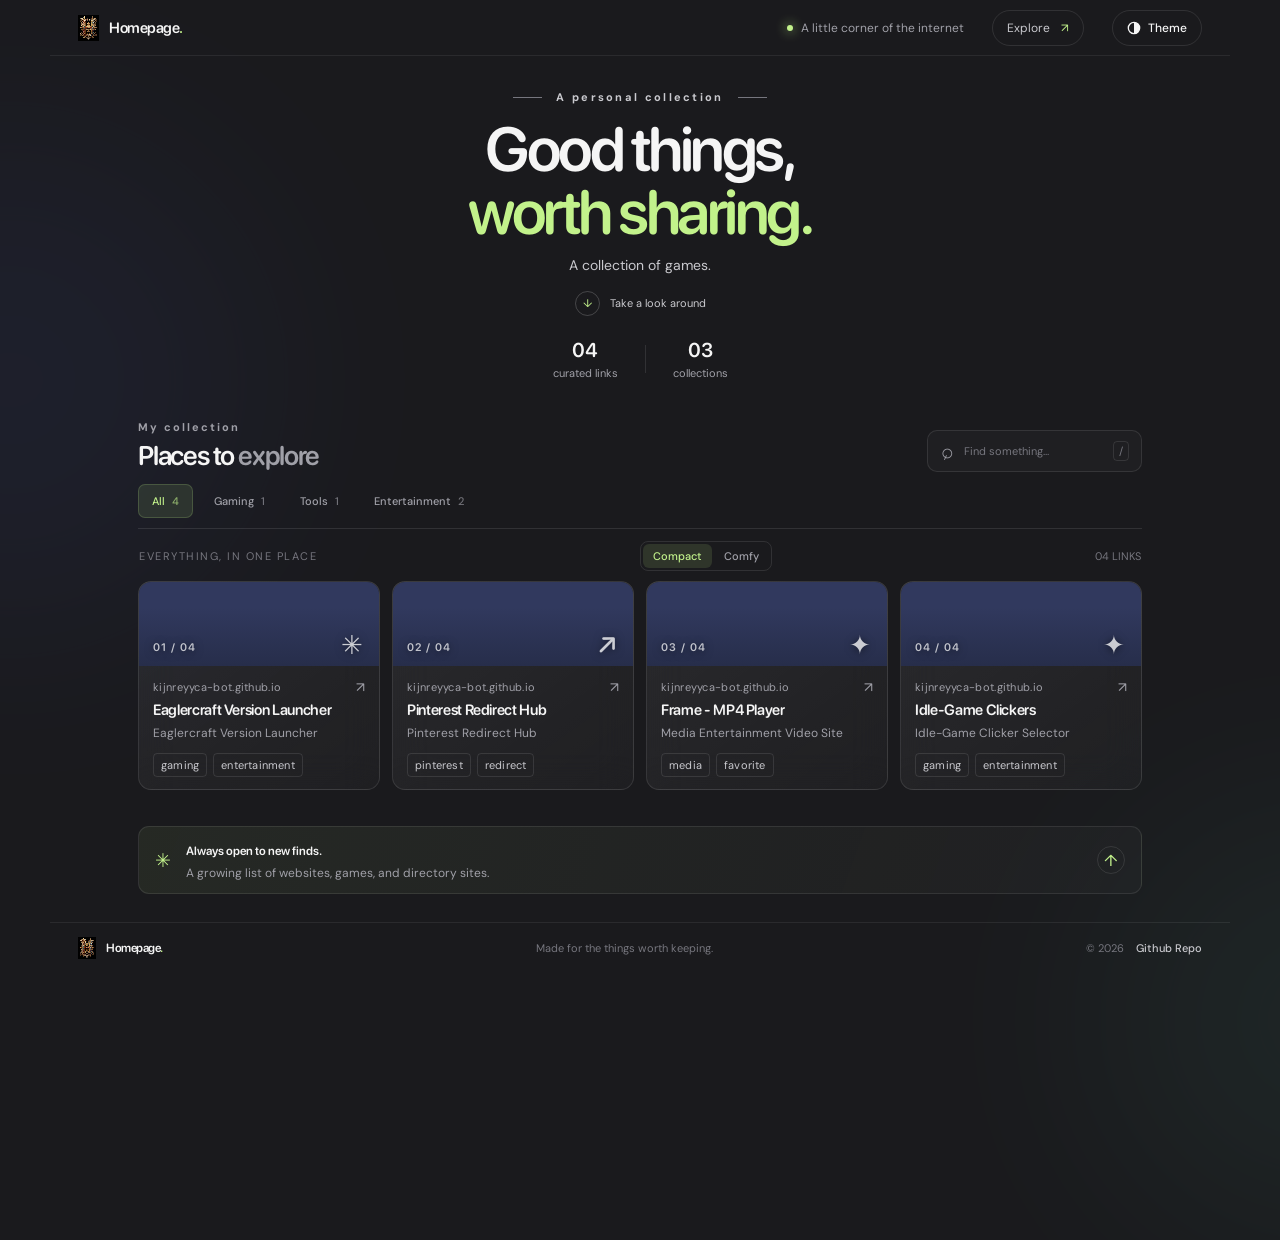
==== commit 5660e3e5: "Trim fonts, theme from CSS, bigger labels, focus rings Drop the unused Manrope and Fira Code familie" ====
--- a/index.html
+++ b/index.html
@@ -7,7 +7,7 @@
 <title>Homepage</title>
 <!-- Browser Tab Icon (Favicon) --><link rel="icon" type="image/png" href="favicon.png">
 <link rel="preconnect" href="https://fonts.googleapis.com"><link rel="preconnect" href="https://fonts.gstatic.com" crossorigin>
-<link href="https://fonts.googleapis.com/css2?family=DM+Sans:wght@400;500;600;700&family=Manrope:wght@400;500;600;700;800&family=Fira+Code:wght@400;500;700&display=swap" rel="stylesheet">
+<link href="https://fonts.googleapis.com/css2?family=DM+Sans:wght@400;500;600;700&display=swap" rel="stylesheet">
 <link rel="stylesheet" href="styles.css">
 </head>
 <body>
@@ -28,56 +28,5 @@
 <section class="note"><span class="note-spark">✳</span><div><strong>Always open to new finds.</strong><p>A growing list of websites, games, and directory sites.</p></div><a href="#collections" aria-label="Back to the collections">↑</a></section>
 </main><footer><a class="brand footer-brand" href="#"><span class="brand-mark"><img src="favicon.png" alt=""></span><span>Homepage<span class="brand-dot">.</span></span></a><span>Made for the things worth keeping.</span><div class="footer-meta"><span class="footer-year"></span><a class="footer-repo" href="https://github.com/kijnreyyca-bot/homepage" target="_blank" rel="noopener">Github Repo</a></div></footer>
 
-<script>
-  // Theme switcher (choice is remembered in this browser)
-  (function () {
-    var COLORS = { void: "#000000", dark: "#1a1a1d", white: "#eceef1", blue: "#0a1628" };
-    var root = document.documentElement;
-    var btn = document.querySelector("#theme-btn");
-    var menu = document.querySelector("#theme-menu");
-    var meta = document.querySelector("#theme-color");
-    var opts = menu.querySelectorAll(".theme-opt");
-
-    function apply(name, save) {
-      if (!COLORS[name]) name = "dark";
-      root.dataset.theme = name;
-      meta.setAttribute("content", COLORS[name]);
-      opts.forEach(function (o) { o.setAttribute("aria-checked", String(o.dataset.t === name)); });
-      if (save) { try { localStorage.setItem("theme", name); } catch (e) {} }
-    }
-    function toggle(open) {
-      menu.hidden = !open;
-      btn.setAttribute("aria-expanded", String(open));
-    }
-
-    apply(root.dataset.theme, false);
-    // Live-sync when another tab or site on this origin changes the theme.
-    window.addEventListener('storage', function (event) {
-      if (event.key === 'theme') apply(event.newValue, false);
-    });
-    btn.addEventListener("click", function (e) { e.stopPropagation(); toggle(menu.hidden); });
-    opts.forEach(function (o) {
-      o.addEventListener("click", function () { apply(o.dataset.t, true); toggle(false); });
-    });
-    document.addEventListener("click", function (e) { if (!menu.hidden && !menu.contains(e.target)) toggle(false); });
-    document.addEventListener("keydown", function (e) { if (e.key === "Escape" && !menu.hidden) { toggle(false); btn.focus(); } });
-  })();
-</script>
-
-<script>
-  // Density switcher: compact (4 per row) or comfy (3 per row); remembered in this browser
-  (function () {
-    var root = document.documentElement;
-    var btns = document.querySelectorAll(".density button");
-    function apply(mode, save) {
-      if (mode !== "comfy") mode = "compact";
-      root.dataset.density = mode;
-      btns.forEach(function (b) { b.setAttribute("aria-checked", String(b.dataset.d === mode)); });
-      if (save) { try { localStorage.setItem("density", mode); } catch (e) {} }
-    }
-    apply(root.dataset.density, false);
-    btns.forEach(function (b) { b.addEventListener("click", function () { apply(b.dataset.d, true); }); });
-  })();
-</script>
 <script src="links.js"></script><script src="app.js"></script>
 </body></html>
--- a/styles.css
+++ b/styles.css
@@ -18,9 +18,9 @@
   --card-hover:linear-gradient(145deg,rgba(var(--fx),.095),rgba(var(--fx),.035));
   --ambient:.10;
   --line:rgba(var(--fx),.10);--glass:rgba(var(--fx),.045);
-  --font:'DM Sans',sans-serif;--display:'SF Pro Rounded',sans-serif}*{box-sizing:border-box}html{scroll-behavior:smooth}body{margin:0;background:var(--bg);color:var(--ink);font-family:var(--font);min-height:100vh;overflow-x:hidden}a{color:inherit;text-decoration:none}.ambient{position:absolute;pointer-events:none;filter:blur(110px);opacity:var(--ambient,.17);border-radius:50%;z-index:-1}.ambient-one{width:500px;height:500px;background:#4152ad;top:130px;left:-240px}.ambient-two{width:440px;height:440px;background:#468e79;top:800px;right:-260px}.topbar{height:56px;max-width:1180px;padding:0 28px;margin:auto;display:flex;align-items:center;justify-content:space-between;border-bottom:1px solid rgba(var(--fx),.07)}.brand{display:flex;align-items:center;gap:10px;font:700 15px var(--display);letter-spacing:-.5px}.brand-mark{display:flex;align-items:center}.brand-mark img{display:block;height:26px;width:auto;image-rendering:pixelated}.brand-dot{color:var(--accent)}.top-right{display:flex;align-items:center;gap:28px;color:var(--ink-2);font-size:12px}.online{display:flex;align-items:center;gap:8px;color:var(--muted)}.online i{width:6px;height:6px;background:var(--accent);border-radius:50%;box-shadow:0 0 12px var(--accent)}.share-link{padding:9px 14px;border:1px solid var(--line);border-radius:999px;transition:.2s}.share-link:hover{background:var(--glass);border-color:rgba(var(--fx),.25)}.share-link span{color:var(--accent);margin-left:8px}.hero{text-align:center;padding:34px 20px 22px;position:relative}.eyebrow,.section-kicker{font-size:9px;letter-spacing:2.3px;font-weight:700;color:var(--ink-2)}.eyebrow{display:flex;justify-content:center;align-items:center;gap:14px}.eyebrow-line{height:1px;width:29px;background:var(--faint)}.hero h1{font:500 clamp(40px,6vw,62px)/1.02 var(--display);letter-spacing:-3.5px;margin:14px 0 10px}.hero h1 span{color:var(--accent)}.intro{max-width:420px;margin:0 auto;color:var(--ink-2);font-size:14px;line-height:1.6}.scroll-cue{display:inline-flex;align-items:center;gap:10px;margin-top:14px;font-size:11px;color:var(--ink-2)}.scroll-icon{width:25px;height:25px;border:1px solid rgba(var(--fx),.19);border-radius:50%;display:grid;place-items:center;color:var(--accent)}.stats{display:flex;align-items:center;justify-content:center;gap:27px;margin-top:22px}.stats div:not(.stat-rule){display:flex;flex-direction:column;gap:4px}.stats strong{font:600 20px var(--display)}.stats span{font-size:10px;color:var(--muted)}.stat-rule{height:28px;width:1px;background:var(--line)}.collection-section{max-width:1060px;margin:auto;padding:18px 28px 36px;scroll-margin-top:25px}.section-heading{display:flex;justify-content:space-between;align-items:end;margin-bottom:12px}.section-kicker{font-size:8px;letter-spacing:2px;color:var(--muted)}.section-heading h2{font:600 27px var(--display);letter-spacing:-1.2px;margin:5px 0 0}.section-heading h2 span{color:var(--muted)}.search-wrap{display:flex;align-items:center;gap:9px;width:215px;padding:10px 12px;border:1px solid var(--line);border-radius:10px;background:rgba(var(--fx),.025);color:var(--muted)}.search-icon{font-size:21px;line-height:12px;transform:rotate(-20deg)}.search-wrap input{background:transparent;color:var(--ink);border:0;outline:0;min-width:0;width:100%;font:11px var(--font)}.search-wrap input::placeholder{color:var(--faint)}.search-wrap kbd{font:10px var(--font);color:var(--faint);border:1px solid var(--line);border-radius:4px;padding:2px 5px}.tabs{display:flex;gap:7px;overflow-x:auto;padding:0 0 10px;border-bottom:1px solid var(--line);scrollbar-width:none}.tabs::-webkit-scrollbar{display:none}.tab{white-space:nowrap;border:1px solid transparent;background:transparent;color:var(--muted);border-radius:7px;padding:9px 13px;font:500 11px var(--font);cursor:pointer;transition:.2s}.tab:hover{color:var(--ink);background:rgba(var(--fx),.03)}.tab.active{background:rgba(var(--ac),.11);border-color:rgba(var(--ac),.18);color:var(--accent)}.tab-count{margin-left:7px;font-size:9px;opacity:.65}.filter-row{display:flex;justify-content:space-between;align-items:center;padding:12px 1px 10px;font-size:8px;letter-spacing:1.5px;color:var(--faint)}.filter-count{letter-spacing:0;font-size:10px}.card-grid{display:grid;grid-template-columns:repeat(auto-fill,minmax(230px,1fr));gap:12px}.card{position:relative;overflow:hidden;min-height:0;border:1px solid rgba(var(--fx),.105);border-radius:13px;background:var(--card);backdrop-filter:blur(18px);-webkit-backdrop-filter:blur(18px);transition:transform .25s,border-color .25s,background .25s;display:flex;flex-direction:column}.card:hover{transform:translateY(-4px);border-color:rgba(var(--ac),.36);background:var(--card-hover)}.card-art{height:84px;padding:12px 14px;position:relative;overflow:hidden;display:flex;align-items:flex-end;background:var(--art,#273441)}.card-art:before,.card-art:after{content:'';position:absolute;border-radius:50%;filter:blur(1px)}.card-art:before{width:155px;height:155px;right:-22px;top:-68px;background:var(--glow,rgba(255,255,255,.19));box-shadow:0 0 55px var(--glow,rgba(255,255,255,.16))}.card-art:after{width:95px;height:95px;right:66px;top:46px;border:1px solid rgba(255,255,255,.23);box-shadow:0 0 0 14px rgba(255,255,255,.035),0 0 0 29px rgba(255,255,255,.025)}.art-index{font:600 10px var(--display);letter-spacing:1.4px;color:#ffffffb8;position:relative;z-index:1}.art-glyph{position:absolute;z-index:1;right:16px;bottom:6px;font:500 26px var(--display);color:#ffffffc4}.card-content{padding:12px 14px 12px;display:flex;flex-direction:column;flex:1}.card-top{display:flex;justify-content:space-between;align-items:center;margin-bottom:5px}.domain{font-size:9px;color:var(--muted);letter-spacing:.3px}.external{font-size:14px;color:var(--muted);transition:.2s}.card:hover .external{color:var(--accent);transform:translate(2px,-2px)}.card h3{font:600 15px var(--display);letter-spacing:-.35px;margin:0 0 5px}.card p{font-size:10.5px;line-height:1.6;color:var(--muted);margin:0 0 10px}.tags{display:flex;gap:6px;flex-wrap:wrap;margin-top:auto}.tag{font-size:8px;letter-spacing:.2px;color:var(--ink-2);border:1px solid rgba(var(--fx),.10);border-radius:4px;padding:4px 7px}.empty-state{text-align:center;padding:30px 15px}.empty-orb{width:46px;height:46px;margin:0 auto 14px;border-radius:50%;display:grid;place-items:center;background:rgba(var(--fx),.05);color:var(--accent);font-size:26px}.empty-state h3{font:600 17px var(--display);margin:0 0 7px}.empty-state p{font-size:12px;color:var(--muted)}.note{max-width:1004px;margin:0 auto 28px;padding:12px 16px;border:1px solid rgba(var(--fx),.09);border-radius:11px;background:linear-gradient(110deg,rgba(var(--ac),.07),rgba(var(--fx),.025));display:flex;align-items:center;gap:15px}.note-spark{color:var(--accent);font-size:19px}.note strong{font:600 12px var(--display)}.note p{margin:5px 0 0;font-size:10px;color:var(--muted)}.note>a{margin-left:auto;border:1px solid var(--line);border-radius:50%;width:28px;height:28px;display:grid;place-items:center;color:var(--accent)}footer{max-width:1180px;margin:auto;border-top:1px solid rgba(var(--fx),.07);padding:14px 28px 18px;display:flex;align-items:center;justify-content:space-between;color:var(--faint);font-size:9px}.footer-brand{color:var(--ink);font-size:12px}.footer-brand .brand-mark img{height:22px}
+  --font:'DM Sans',sans-serif;--display:'SF Pro Rounded',sans-serif}*{box-sizing:border-box}html{scroll-behavior:smooth}body{margin:0;background:var(--bg);color:var(--ink);font-family:var(--font);min-height:100vh;overflow-x:hidden}a{color:inherit;text-decoration:none}.ambient{position:absolute;pointer-events:none;filter:blur(110px);opacity:var(--ambient,.17);border-radius:50%;z-index:-1}.ambient-one{width:500px;height:500px;background:#4152ad;top:130px;left:-240px}.ambient-two{width:440px;height:440px;background:#468e79;top:800px;right:-260px}.topbar{height:56px;max-width:1180px;padding:0 28px;margin:auto;display:flex;align-items:center;justify-content:space-between;border-bottom:1px solid rgba(var(--fx),.07)}.brand{display:flex;align-items:center;gap:10px;font:700 15px var(--display);letter-spacing:-.5px}.brand-mark{display:flex;align-items:center}.brand-mark img{display:block;height:26px;width:auto;image-rendering:pixelated}.brand-dot{color:var(--accent)}.top-right{display:flex;align-items:center;gap:28px;color:var(--ink-2);font-size:12px}.online{display:flex;align-items:center;gap:8px;color:var(--muted)}.online i{width:6px;height:6px;background:var(--accent);border-radius:50%;box-shadow:0 0 12px var(--accent)}.share-link{padding:9px 14px;border:1px solid var(--line);border-radius:999px;transition:.2s}.share-link:hover{background:var(--glass);border-color:rgba(var(--fx),.25)}.share-link span{color:var(--accent);margin-left:8px}.hero{text-align:center;padding:34px 20px 22px;position:relative}.eyebrow,.section-kicker{font-size:11px;letter-spacing:2.3px;font-weight:700;color:var(--ink-2)}.eyebrow{display:flex;justify-content:center;align-items:center;gap:14px}.eyebrow-line{height:1px;width:29px;background:var(--faint)}.hero h1{font:500 clamp(40px,6vw,62px)/1.02 var(--display);letter-spacing:-3.5px;margin:14px 0 10px}.hero h1 span{color:var(--accent)}.intro{max-width:420px;margin:0 auto;color:var(--ink-2);font-size:14px;line-height:1.6}.scroll-cue{display:inline-flex;align-items:center;gap:10px;margin-top:14px;font-size:11px;color:var(--ink-2)}.scroll-icon{width:25px;height:25px;border:1px solid rgba(var(--fx),.19);border-radius:50%;display:grid;place-items:center;color:var(--accent)}.stats{display:flex;align-items:center;justify-content:center;gap:27px;margin-top:22px}.stats div:not(.stat-rule){display:flex;flex-direction:column;gap:4px}.stats strong{font:600 20px var(--display)}.stats span{font-size:11px;color:var(--muted)}.stat-rule{height:28px;width:1px;background:var(--line)}.collection-section{max-width:1060px;margin:auto;padding:18px 28px 36px;scroll-margin-top:25px}.section-heading{display:flex;justify-content:space-between;align-items:end;margin-bottom:12px}.section-kicker{font-size:11px;letter-spacing:2px;color:var(--muted)}.section-heading h2{font:600 27px var(--display);letter-spacing:-1.2px;margin:5px 0 0}.section-heading h2 span{color:var(--muted)}.search-wrap{display:flex;align-items:center;gap:9px;width:215px;padding:10px 12px;border:1px solid var(--line);border-radius:10px;background:rgba(var(--fx),.025);color:var(--muted)}.search-icon{font-size:21px;line-height:12px;transform:rotate(-20deg)}.search-wrap input{background:transparent;color:var(--ink);border:0;outline:0;min-width:0;width:100%;font:11px var(--font)}.search-wrap input::placeholder{color:var(--faint)}.search-wrap kbd{font:11px var(--font);color:var(--faint);border:1px solid var(--line);border-radius:4px;padding:2px 5px}.tabs{display:flex;gap:7px;overflow-x:auto;padding:0 0 10px;border-bottom:1px solid var(--line);scrollbar-width:none}.tabs::-webkit-scrollbar{display:none}.tab{white-space:nowrap;border:1px solid transparent;background:transparent;color:var(--muted);border-radius:7px;padding:9px 13px;font:500 11px var(--font);cursor:pointer;transition:.2s}.tab:hover{color:var(--ink);background:rgba(var(--fx),.03)}.tab.active{background:rgba(var(--ac),.11);border-color:rgba(var(--ac),.18);color:var(--accent)}.tab-count{margin-left:7px;font-size:11px;opacity:.65}.filter-row{display:flex;justify-content:space-between;align-items:center;padding:12px 1px 10px;font-size:11px;letter-spacing:1.5px;color:var(--faint)}.filter-count{letter-spacing:0;font-size:11px}.card-grid{display:grid;grid-template-columns:repeat(auto-fill,minmax(230px,1fr));gap:12px}.card{position:relative;overflow:hidden;min-height:0;border:1px solid rgba(var(--fx),.105);border-radius:13px;background:var(--card);backdrop-filter:blur(18px);-webkit-backdrop-filter:blur(18px);transition:transform .25s,border-color .25s,background .25s;display:flex;flex-direction:column}.card:hover{transform:translateY(-4px);border-color:rgba(var(--ac),.36);background:var(--card-hover)}.card-art{height:84px;padding:12px 14px;position:relative;overflow:hidden;display:flex;align-items:flex-end;background:var(--art,#273441)}.card-art:before,.card-art:after{content:'';position:absolute;border-radius:50%;filter:blur(1px)}.card-art:before{width:155px;height:155px;right:-22px;top:-68px;background:var(--glow,rgba(255,255,255,.19));box-shadow:0 0 55px var(--glow,rgba(255,255,255,.16))}.card-art:after{width:95px;height:95px;right:66px;top:46px;border:1px solid rgba(255,255,255,.23);box-shadow:0 0 0 14px rgba(255,255,255,.035),0 0 0 29px rgba(255,255,255,.025)}.art-index{font:600 11px var(--display);letter-spacing:1.4px;color:#ffffffb8;position:relative;z-index:1}.art-glyph{position:absolute;z-index:1;right:16px;bottom:6px;font:500 26px var(--display);color:#ffffffc4}.card-content{padding:12px 14px 12px;display:flex;flex-direction:column;flex:1}.card-top{display:flex;justify-content:space-between;align-items:center;margin-bottom:5px}.domain{font-size:11px;color:var(--muted);letter-spacing:.3px}.external{font-size:14px;color:var(--muted);transition:.2s}.card:hover .external{color:var(--accent);transform:translate(2px,-2px)}.card h3{font:600 15px var(--display);letter-spacing:-.35px;margin:0 0 5px}.card p{font-size:12px;line-height:1.6;color:var(--muted);margin:0 0 10px}.tags{display:flex;gap:6px;flex-wrap:wrap;margin-top:auto}.tag{font-size:11px;letter-spacing:.2px;color:var(--ink-2);border:1px solid rgba(var(--fx),.10);border-radius:4px;padding:4px 7px}.empty-state{text-align:center;padding:30px 15px}.empty-orb{width:46px;height:46px;margin:0 auto 14px;border-radius:50%;display:grid;place-items:center;background:rgba(var(--fx),.05);color:var(--accent);font-size:26px}.empty-state h3{font:600 17px var(--display);margin:0 0 7px}.empty-state p{font-size:12px;color:var(--muted)}.note{max-width:1004px;margin:0 auto 28px;padding:12px 16px;border:1px solid rgba(var(--fx),.09);border-radius:11px;background:linear-gradient(110deg,rgba(var(--ac),.07),rgba(var(--fx),.025));display:flex;align-items:center;gap:15px}.note-spark{color:var(--accent);font-size:19px}.note strong{font:600 12px var(--display)}.note p{margin:5px 0 0;font-size:12px;color:var(--muted)}.note>a{margin-left:auto;border:1px solid var(--line);border-radius:50%;width:28px;height:28px;display:grid;place-items:center;color:var(--accent)}footer{max-width:1180px;margin:auto;border-top:1px solid rgba(var(--fx),.07);padding:14px 28px 18px;display:flex;align-items:center;justify-content:space-between;color:var(--faint);font-size:11px}.footer-brand{color:var(--ink);font-size:12px}.footer-brand .brand-mark img{height:22px}
 @media(max-width:740px){.topbar{height:52px;padding:0 19px}.online{display:none}.top-right{gap:0}.hero{padding:26px 18px 18px}.hero h1{letter-spacing:-2.4px}.collection-section{padding:16px 19px 32px}.card-grid{grid-template-columns:repeat(2,minmax(0,1fr));gap:11px}.card{min-height:0}.card-art{height:84px}.section-heading h2{font-size:27px}.search-wrap{width:175px}.note{margin:0 19px 22px}footer{padding:14px 19px;gap:8px}footer>span:nth-child(2){display:none}}
-@media(max-width:480px){.hero h1{font-size:42px}.intro{font-size:13px}.section-heading{align-items:start;gap:14px;flex-direction:column}.search-wrap{width:100%}.card-grid{grid-template-columns:1fr 1fr;gap:9px}.card{min-height:0}.card-art{height:76px;padding:11px}.card-content{padding:12px}.card h3{font-size:13px}.card p{font-size:10px}.tags{gap:4px}.tag{font-size:7px;padding:4px 5px}.art-glyph{right:14px;font-size:27px}.tabs{margin-right:-19px;padding-right:19px}}
+@media(max-width:480px){.hero h1{font-size:42px}.intro{font-size:13px}.section-heading{align-items:start;gap:14px;flex-direction:column}.search-wrap{width:100%}.card-grid{grid-template-columns:1fr 1fr;gap:9px}.card{min-height:0}.card-art{height:76px;padding:11px}.card-content{padding:12px}.card h3{font-size:13px}.card p{font-size:12px}.tags{gap:4px}.tag{font-size:11px;padding:4px 5px}.art-glyph{right:14px;font-size:27px}.tabs{margin-right:-19px;padding-right:19px}}
 .card-art.has-image:before{background:linear-gradient(0deg,rgba(12,16,24,.28),transparent 70%);box-shadow:none;inset:0;border-radius:0;width:auto;height:auto;filter:none;z-index:1}.card-art.has-image:after{display:none}.card-image{position:absolute;inset:0;width:100%;height:100%;object-fit:cover;z-index:0}.card-art.has-image .art-index,.card-art.has-image .art-glyph{z-index:2;text-shadow:0 1px 8px rgba(0,0,0,.55)}
 
 
@@ -83,7 +83,7 @@
 /* ===================== DENSITY ===================== */
 /* Compact (default) is the base styling above. Comfy restores the original roomy layout, 3 cards per row. */
 .density{display:inline-flex;gap:2px;padding:2px;border:1px solid var(--line);border-radius:8px;letter-spacing:0}
-.density button{border:0;border-radius:6px;background:transparent;color:var(--muted);font:500 10px var(--font);padding:5px 10px;cursor:pointer}
+.density button{border:0;border-radius:6px;background:transparent;color:var(--muted);font:500 11px var(--font);padding:5px 10px;cursor:pointer}
 .density button:hover{color:var(--ink)}
 .density button[aria-checked="true"]{background:rgba(var(--ac),.12);color:var(--accent)}
 [data-theme="void"] .density button[aria-checked="true"]{background:#00000000;box-shadow:inset 0 0 0 1px rgba(255,255,255,.35)}
@@ -135,6 +135,46 @@
 
 /* ===================== FOOTER LINKS ===================== */
 .footer-meta{display:flex;align-items:center;gap:12px}
-.footer-repo{color:var(--ink-2);font-size:10px;font-weight:500;transition:color .2s}
+.footer-repo{color:var(--ink-2);font-size:11px;font-weight:500;transition:color .2s}
 .footer-repo:hover{color:var(--accent);text-decoration:underline;text-underline-offset:3px}
 @media(max-width:740px){.footer-meta{gap:9px}}
+
+/* ===================== FOCUS ===================== */
+/* Clear, theme-aware keyboard rings. Pointer clicks keep the existing look. */
+:focus-visible {
+  outline: 2px solid var(--accent);
+  outline-offset: 2px;
+}
+a:focus-visible,
+button:focus-visible,
+input:focus-visible,
+select:focus-visible,
+textarea:focus-visible,
+summary:focus-visible,
+[tabindex]:focus-visible {
+  outline: 2px solid var(--accent);
+  outline-offset: 2px;
+}
+/* The search field is framed by its wrapper, so ring the wrapper instead. */
+.search-wrap:focus-within {
+  border-color: var(--accent);
+  box-shadow: 0 0 0 3px rgba(var(--ac), .20);
+}
+.search-wrap input:focus-visible { outline: none; }
+/* Composite controls get a ring around the whole group. */
+.density:focus-within {
+  border-color: var(--accent);
+  box-shadow: 0 0 0 3px rgba(var(--ac), .18);
+}
+.theme-picker:focus-within > .theme-btn {
+  border-color: var(--accent);
+  box-shadow: 0 0 0 3px rgba(var(--ac), .18);
+}
+/* Cards are links: lift the ring off the rounded border so it stays visible. */
+.card:focus-visible {
+  outline: 2px solid var(--accent);
+  outline-offset: 3px;
+  border-color: transparent;
+}
+/* Menu items sit inside a panel with only 6px of padding. */
+.theme-opt:focus-visible { outline-offset: -2px; }
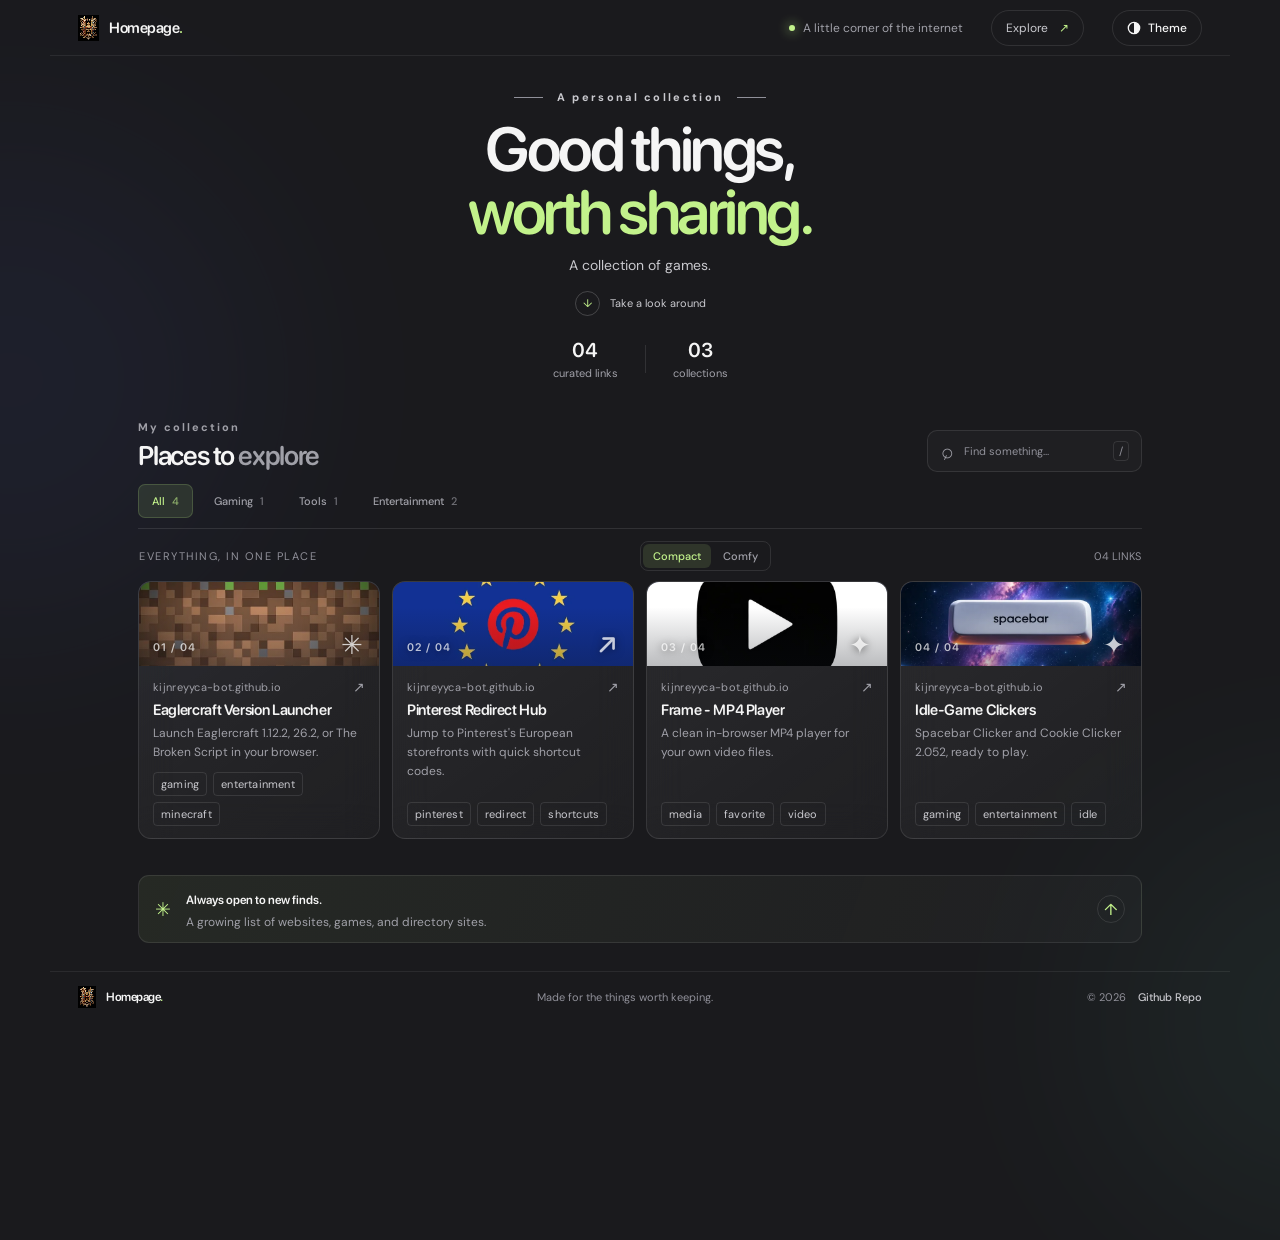
==== commit 15b21b36: "Polish accessibility, assets, metadata, and docs Fix contrast tokens and card accessible names, anno" ====
--- a/index.html
+++ b/index.html
@@ -3,14 +3,31 @@
 <head>
 <meta charset="utf-8"><meta name="viewport" content="width=device-width, initial-scale=1">
 <meta name="theme-color" id="theme-color" content="#1a1a1d">
-<script>try{var t=localStorage.getItem("theme");if(/^(void|dark|white|blue)$/.test(t))document.documentElement.dataset.theme=t;var d=localStorage.getItem("density");if(d==="compact"||d==="comfy")document.documentElement.dataset.density=d}catch(e){}</script><meta name="description" content="A personal collection of useful places on the web.">
-<title>Homepage</title>
+<script>try{var t=localStorage.getItem("theme");if(/^(void|dark|white|blue)$/.test(t))document.documentElement.dataset.theme=t;var d=localStorage.getItem("density");if(d==="compact"||d==="comfy")document.documentElement.dataset.density=d}catch(e){}</script><meta name="description" content="A personal collection of games and creations by kijnreyyca.">
+<link rel="canonical" href="https://kijnreyyca-bot.github.io/homepage/">
+<meta property="og:type" content="website">
+<meta property="og:site_name" content="Homepage">
+<meta property="og:title" content="Homepage — Good things, worth sharing.">
+<meta property="og:description" content="A personal collection of games and creations by kijnreyyca.">
+<meta property="og:url" content="https://kijnreyyca-bot.github.io/homepage/">
+<meta property="og:image" content="https://kijnreyyca-bot.github.io/homepage/og-image.png">
+<meta property="og:image:width" content="1200">
+<meta property="og:image:height" content="630">
+<meta property="og:image:alt" content="Homepage — Good things, worth sharing.">
+<meta name="twitter:card" content="summary_large_image">
+<meta name="twitter:title" content="Homepage — Good things, worth sharing.">
+<meta name="twitter:description" content="A personal collection of games and creations by kijnreyyca.">
+<meta name="twitter:image" content="https://kijnreyyca-bot.github.io/homepage/og-image.png">
+<title>Homepage — Good things, worth sharing.</title>
 <!-- Browser Tab Icon (Favicon) --><link rel="icon" type="image/png" href="favicon.png">
-<link rel="preconnect" href="https://fonts.googleapis.com"><link rel="preconnect" href="https://fonts.gstatic.com" crossorigin>
-<link href="https://fonts.googleapis.com/css2?family=DM+Sans:wght@400;500;600;700&display=swap" rel="stylesheet">
+<link rel="apple-touch-icon" href="apple-touch-icon.png">
+<link rel="manifest" href="manifest.webmanifest">
+<link rel="preload" href="fonts/dm-sans.woff2" as="font" type="font/woff2" crossorigin>
 <link rel="stylesheet" href="styles.css">
 </head>
 <body>
+
+<a class="skip-link" href="#main">Skip to content</a>
 
 <div class="ambient ambient-one"></div><div class="ambient ambient-two"></div>
 <header class="topbar"><a class="brand" href="#" aria-label="Homepage"><span class="brand-mark"><img src="favicon.png" alt=""></span><span>Homepage<span class="brand-dot">.</span></span></a><div class="top-right"><span class="online"><i></i> A little corner of the internet</span><a class="share-link" href="#collections">Explore <span>↗</span></a><div class="theme-picker"><button class="theme-btn" id="theme-btn" type="button" aria-haspopup="true" aria-expanded="false" aria-controls="theme-menu"><svg width="14" height="14" viewBox="0 0 16 16" aria-hidden="true"><circle cx="8" cy="8" r="6.5" fill="none" stroke="currentColor" stroke-width="1.5"/><path d="M8 1.5a6.5 6.5 0 0 1 0 13z" fill="currentColor"/></svg><span class="theme-label">Theme</span></button>
@@ -20,13 +37,13 @@
 <button class="theme-opt" role="menuitemradio" data-t="white" aria-checked="false"><span class="swatch sw-white"></span>White<span class="check">✓</span></button>
 <button class="theme-opt" role="menuitemradio" data-t="blue" aria-checked="false"><span class="swatch sw-blue"></span>Dark Blue<span class="check">✓</span></button>
 </div></div></div></header>
-<main>
+<main id="main">
 <section class="hero"><div class="eyebrow"><span class="eyebrow-line"></span> A personal collection <span class="eyebrow-line"></span></div><h1>Good things,<br><span>worth sharing.</span></h1><p class="intro">A collection of games.</p><a class="scroll-cue" href="#collections"><span class="scroll-icon">↓</span> Take a look around</a>
 <div class="stats"><div><strong id="link-count">00</strong><span>curated links</span></div><div class="stat-rule"></div><div><strong id="category-count">00</strong><span>collections</span></div></div></section>
 <section class="collection-section" id="collections"><div class="section-heading"><div><div class="section-kicker">My collection</div><h2>Places to <span>explore</span></h2></div><div class="search-wrap"><span class="search-icon">⌕</span><input type="search" id="search" placeholder="Find something…" aria-label="Search links"><kbd>/</kbd></div></div>
-<nav class="tabs" id="tabs" aria-label="Link categories"></nav><div class="filter-row"><div id="active-label">Everything in one place</div><div class="density" role="radiogroup" aria-label="Card density"><button type="button" role="radio" data-d="compact" aria-checked="true">Compact</button><button type="button" role="radio" data-d="comfy" aria-checked="false">Comfy</button></div><div class="filter-count" id="result-count"></div></div><div class="card-grid" id="card-grid"></div><div class="empty-state" id="empty-state" hidden><div class="empty-orb">⌕</div><h3>Nothing in this little corner</h3><p>Try another search or collection.</p></div></section>
+<nav class="tabs" id="tabs" aria-label="Link categories"></nav><div class="filter-row"><div id="active-label">Everything in one place</div><div class="density" role="radiogroup" aria-label="Card density"><button type="button" role="radio" data-d="compact" aria-checked="true">Compact</button><button type="button" role="radio" data-d="comfy" aria-checked="false">Comfy</button></div><div class="filter-count" id="result-count" role="status" aria-live="polite" aria-atomic="true"></div></div><div class="card-grid" id="card-grid"></div><div class="empty-state" id="empty-state" hidden><div class="empty-orb">⌕</div><h3>Nothing in this little corner</h3><p>Try another search or collection.</p></div></section>
 <section class="note"><span class="note-spark">✳</span><div><strong>Always open to new finds.</strong><p>A growing list of websites, games, and directory sites.</p></div><a href="#collections" aria-label="Back to the collections">↑</a></section>
-</main><footer><a class="brand footer-brand" href="#"><span class="brand-mark"><img src="favicon.png" alt=""></span><span>Homepage<span class="brand-dot">.</span></span></a><span>Made for the things worth keeping.</span><div class="footer-meta"><span class="footer-year"></span><a class="footer-repo" href="https://github.com/kijnreyyca-bot/homepage" target="_blank" rel="noopener">Github Repo</a></div></footer>
+</main><footer><a class="brand footer-brand" href="#"><span class="brand-mark"><img src="favicon.png" alt=""></span><span>Homepage<span class="brand-dot">.</span></span></a><span>Made for the things worth keeping.</span><div class="footer-meta"><span class="footer-year"></span><a class="footer-repo" href="https://github.com/kijnreyyca-bot/homepage" target="_blank" rel="noopener noreferrer">Github Repo<span class="sr-only"> (opens in a new tab)</span></a></div></footer>
 
 <script src="links.js"></script><script src="app.js"></script>
 </body></html>
--- a/styles.css
+++ b/styles.css
@@ -6,13 +6,21 @@
   font-display: swap;
 }
 
+@font-face {
+  font-family: 'DM Sans';
+  src: url('fonts/dm-sans.woff2') format('woff2');
+  font-weight: 100 900;
+  font-style: normal;
+  font-display: swap;
+}
+
 /* Edit links.js to replace the sample URLs and descriptions. */
 :root{
   color-scheme:dark;
   --fx:255,255,255;            /* overlay channel: white on dark themes, black on light */
   --ac:194,242,139;            /* accent channels */
   --bg:#1a1a1d;--panel:#242427;--overlay:rgba(5,8,12,.88);
-  --ink:#f5f5f5;--ink-2:#c9c9ce;--muted:#a0a0a8;--faint:#76767e;
+  --ink:#f5f5f5;--ink-2:#c9c9ce;--muted:#a0a0a8;--faint:#909099;
   --accent:#c2f28b;--on-accent:#172015;--danger:#ff8888;
   --card:linear-gradient(145deg,rgba(var(--fx),.075),rgba(var(--fx),.023));
   --card-hover:linear-gradient(145deg,rgba(var(--fx),.095),rgba(var(--fx),.035));
@@ -46,7 +54,7 @@
 [data-theme="white"]{
   color-scheme:light;--fx:0,0,0;--ac:47,122,20;
   --bg:#eceef1;--panel:#fff;--overlay:rgba(236,238,241,.88);
-  --ink:#14161a;--ink-2:#373c46;--muted:#5b6270;--faint:#7b8290;
+  --ink:#14161a;--ink-2:#373c46;--muted:#5b6270;--faint:#616a78;
   --accent:#2f7a14;--on-accent:#fff;--danger:#c62828;
   --card:linear-gradient(145deg,#fff,#f6f7f9);--card-hover:linear-gradient(145deg,#fff,#fff);
   --ambient:.10}
@@ -57,7 +65,7 @@
 [data-theme="blue"]{
   color-scheme:dark;--fx:140,185,255;--ac:108,182,255;
   --bg:#0a1628;--panel:#0f2140;--overlay:rgba(4,10,20,.88);
-  --ink:#f2f6ff;--ink-2:#c4d1ec;--muted:#8fa4c8;--faint:#5f7399;
+  --ink:#f2f6ff;--ink-2:#c4d1ec;--muted:#8fa4c8;--faint:#8296bb;
   --accent:#6cb6ff;--on-accent:#04182e;--danger:#ff8888;
   --card:linear-gradient(145deg,rgba(120,170,255,.10),rgba(120,170,255,.035));
   --card-hover:linear-gradient(145deg,rgba(120,170,255,.14),rgba(120,170,255,.05));
@@ -170,11 +178,62 @@
   border-color: var(--accent);
   box-shadow: 0 0 0 3px rgba(var(--ac), .18);
 }
-/* Cards are links: lift the ring off the rounded border so it stays visible. */
-.card:focus-visible {
+/* Cards are articles with a stretched link so the name stays short and clear. */
+.card-link {
+  position: absolute;
+  inset: 0;
+  z-index: 3;
+  border-radius: inherit;
+}
+.card:focus-within {
   outline: 2px solid var(--accent);
   outline-offset: 3px;
   border-color: transparent;
 }
+.card-link:focus-visible { outline: none; }
+.card-content { pointer-events: none; }
 /* Menu items sit inside a panel with only 6px of padding. */
 .theme-opt:focus-visible { outline-offset: -2px; }
+
+/* ===================== UTILITIES ===================== */
+.sr-only {
+  position: absolute;
+  width: 1px;
+  height: 1px;
+  padding: 0;
+  margin: -1px;
+  overflow: hidden;
+  clip: rect(0 0 0 0);
+  white-space: nowrap;
+  border: 0;
+}
+
+.skip-link {
+  position: fixed;
+  top: 12px;
+  left: 12px;
+  z-index: 9999;
+  padding: 10px 16px;
+  border-radius: 9px;
+  background: var(--accent);
+  color: var(--on-accent);
+  font: 700 12px var(--font);
+  transform: translateY(-250%);
+  transition: transform .18s ease;
+}
+.skip-link:focus,
+.skip-link:focus-visible {
+  transform: none;
+  outline: 2px solid var(--on-accent);
+  outline-offset: 2px;
+}
+
+@media (prefers-reduced-motion: reduce) {
+  html { scroll-behavior: auto; }
+  *, *::before, *::after {
+    animation-duration: .01ms !important;
+    animation-iteration-count: 1 !important;
+    transition-duration: .01ms !important;
+    scroll-behavior: auto !important;
+  }
+}
